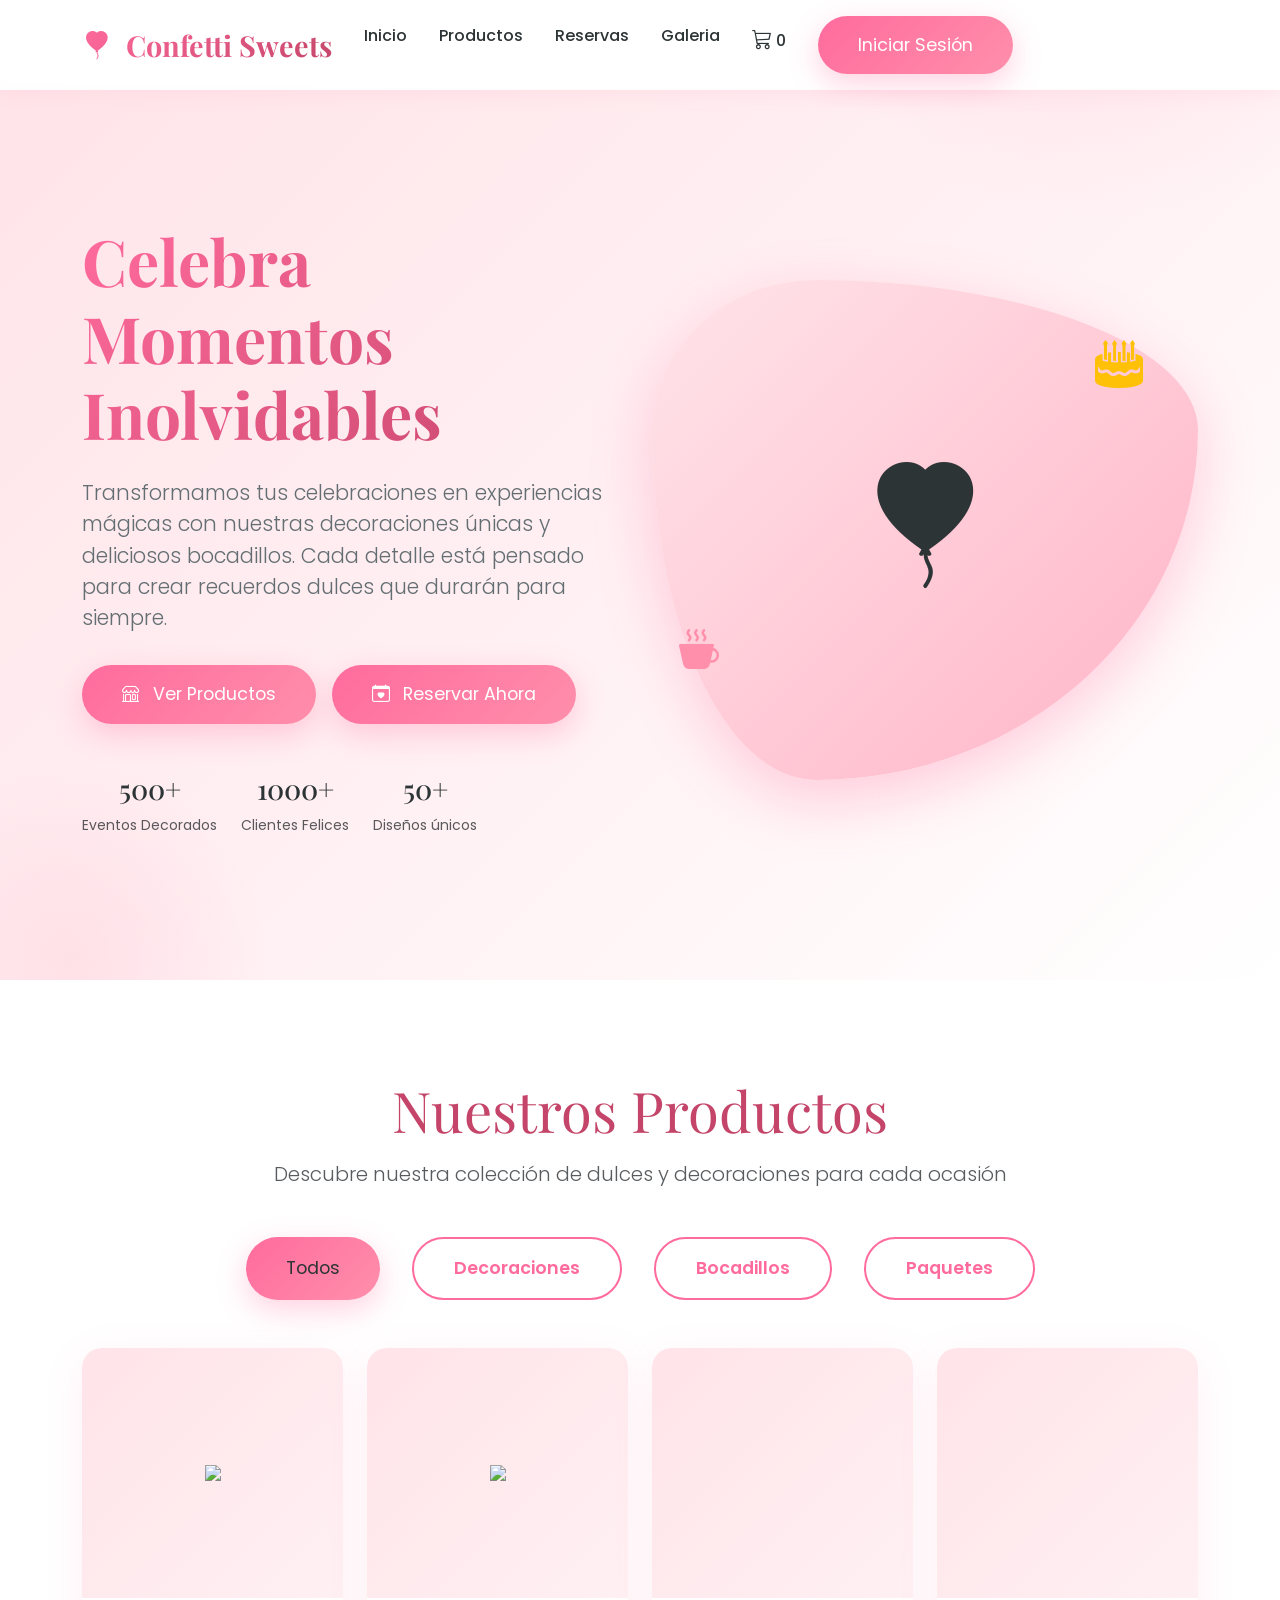
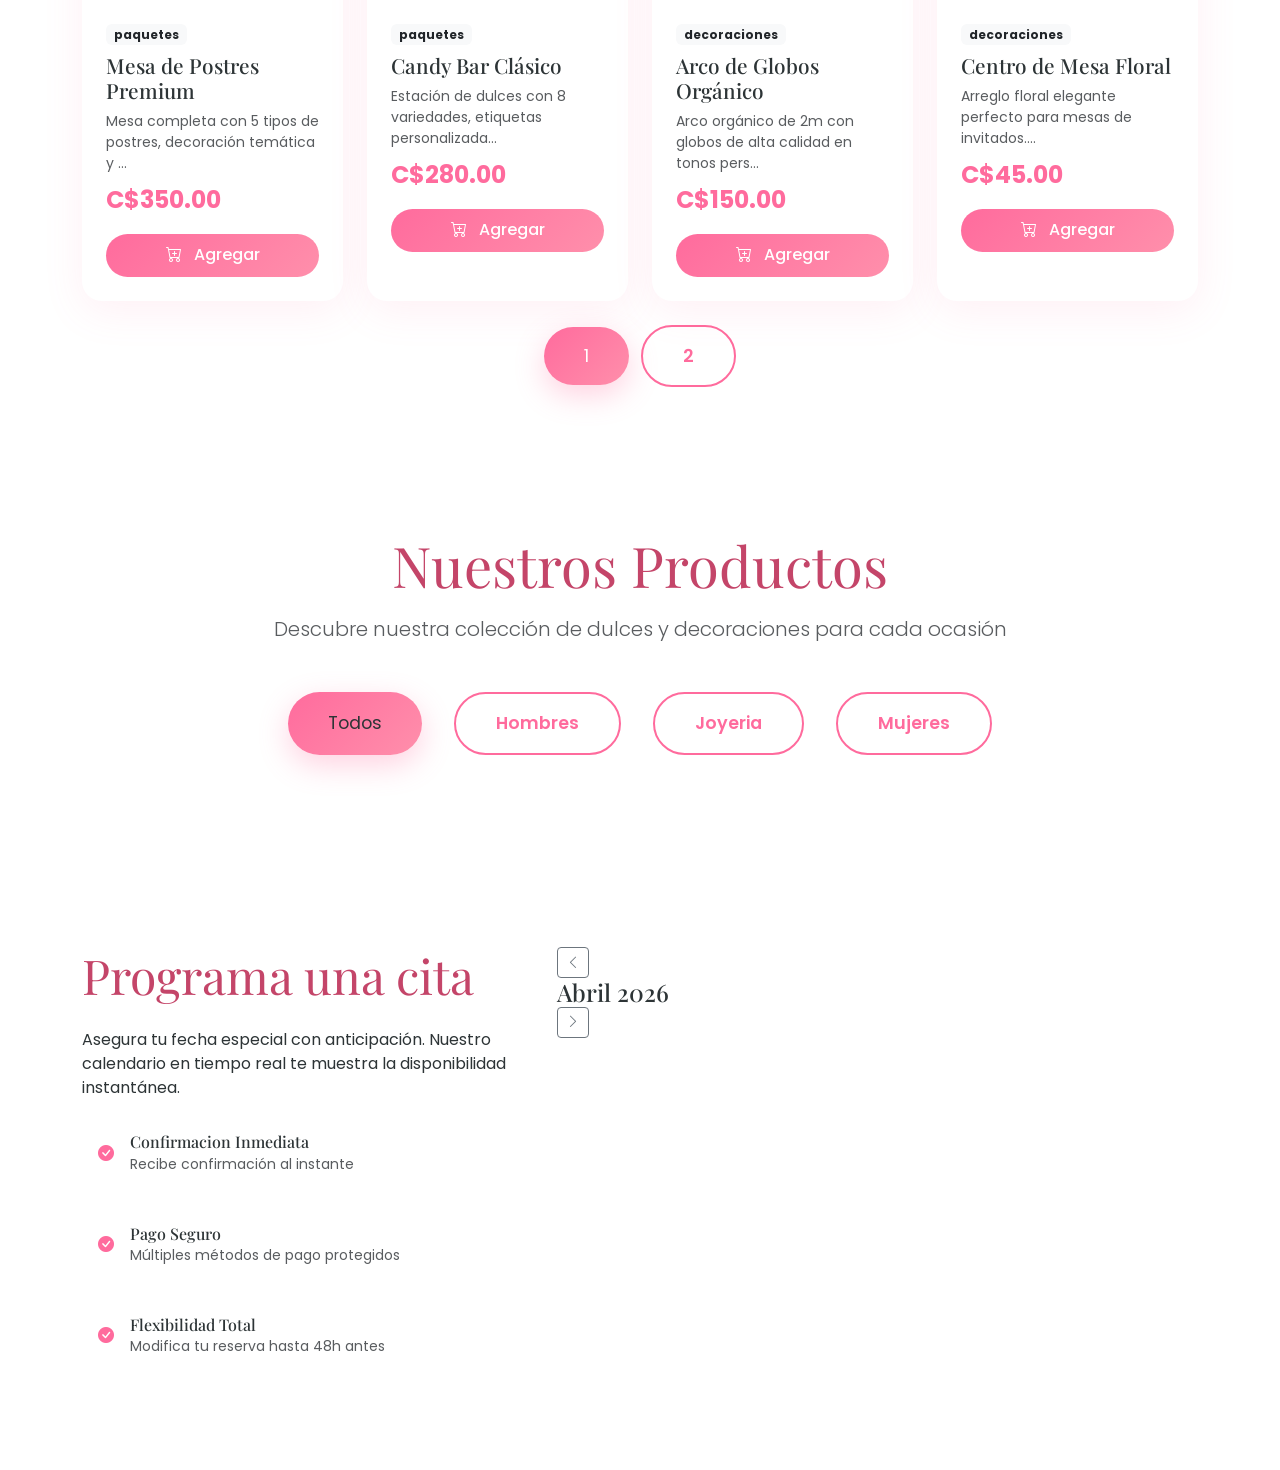
==== Index.html @ 855eb1d2 "Consumo de la api pero por Bearer" ====
<!DOCTYPE html>
<html lang="es">

<head>
  <meta charset="UTF-8">
  <meta name="viewport" content="width=device-width, initial-scale=1.0">
  <title>Confetti Sweets - Momentos Dulces Inolvidables</title>
  <link rel="stylesheet" href="./style.css">

</head>

<body>
  <!-- <nav class="navbar navbar-expand-lg fixed-top">
        <div class="container">
        <a href="Index.html"> <i class="bi bi-ballon-heart-fill me-2"></i> Confetti Sweets</a>
        <button type="button"></button>

        </div>


    </nav> -->


  <!-- Apertura de la barra de navegacion -->
  <nav class="navbar navbar-expand-lg fixed-top">
    <div class="container">
      <!-- Identidad del sitio -->
      <a class="navbar-brand" href="#">
        <i class="bi bi-balloon-heart-fill me-2"></i>
        Confetti Sweets
      </a>
      <!-- Menu de amburguesa para dispositivos moviles -->
      <button class="navbar-toggler" type="button" data-bs-toggle="collapse" data-bs-target="#navbarNav">
        <span class="navbar-toggler-icon"></span>
      </button>


      <!-- Elementos del menu de navegacion -->
      <div class="collapse navbar-collapse" id="navbarNav">
        <ul class="navbar-nav me-auto mb-2 mb-lg-0">
          <li class="nav-item">
            <a class="nav-link active" aria-current="page" href="#inicio">Inicio</a>
          </li>
          <li class="nav-item">
            <a class="nav-link" href="#productos">Productos</a>
          </li>
          <li class="nav-item">
            <a class="nav-link" href="#reservas">Reservas</a>
          </li>
          <li class="nav-item">
            <a class="nav-link" href="#galeria">Galeria</a>
          </li>

          <li class="nav-item nav-item-cart">
            <a class="nav-link" href="#" onclick="showCart()"> <i class="bi bi-cart3 fs-5"></i><span
                class="cart-badge"></span> 0</a>
          </li>
          <li class="nav-item ms-3" id="authButtons">
            <button class="btn btn-primary-custom btn-sm" onclick="showLoginModal()"> Iniciar Sesión </button>

          </li>
          <li class="nav-item ms-3 d-none" id="UserMenu">
            <div class="dropdown">
              <button class="btn btn-outline-custom btn-sm dropdown-toggle" type="button" id="userDropdown"
                data-bs-toggle="dropdown">
                <i class="bi bi-person-heart me-2"></i> <span id="userName">Usuario</span>
              </button>
              <ul class="dropdown-menu dropdown-menu-end">
                <li>
                  <a class="dropdown-item" href="#" onclick="showAdminPanel()"><i class="bi bi-grid me-2"></i>Panel
                    Admin </a>
                </li>
                <li>
                  <a class="dropdown-item" href="#" onclick="showProfile()"><i class="bi bi-person me-2"></i>Perfil </a>
                </li>
                <li>
                  <hr class="dropdown-divider">
                </li>
                <li>
                  <a class="dropdown-item text-danger" href="#" onclick="logout()"><i
                      class="bi bi-box-arrow-right me-2"></i>Cerrar Sesión </a>
                </li>
              </ul>
            </div>
          </li>
      </div>
    </div>
  </nav>
  <!-- Aqui finaliza la barra de navegacion -->

  <!-- Aqui inicia la seccion de bievenida del sitio -->
  <section id="inicio" class="hero-section">
    <div class="container">

      <div class="row align-items-center">
        <!-- primer divisor de la pagina de bienvenida -->
        <div class="col-lg-6 hero-content fade-in">
          <h1 class="hero-title">Celebra Momentos Inolvidables</h1>
          <p class="hero-subtitle"> Transformamos tus celebraciones en experiencias
            mágicas con nuestras decoraciones únicas y deliciosos bocadillos. Cada
            detalle está pensado para crear recuerdos dulces que durarán para siempre.
          </p>
          <!-- divisor de botones principales -->
          <div class="d-flex flex-wrap gap-3">
            <button class="btn btn-primary-custom" onclick="scrollToProducts()">
              <i class="bi bi-shop me-2"></i> Ver Productos
            </button>

            <button class="btn btn-primary-custom" onclick="showReservationModal()">
              <i class="bi bi-calendar-heart me-2"></i> Reservar Ahora
            </button>
          </div>

          <div class="mt-5 d-flex gap-4">
            <div class="text-center">
              <h3 class="fw-blod text-pink">500+</h3>
              <small class="text-muted">Eventos Decorados</small>
            </div>
            <div class="text-center">
              <h3 class="fw-blod text-pink">1000+</h3>
              <small class="text-muted">Clientes Felices</small>
            </div>
            <div class="text-center">
              <h3 class="fw-blod text-pink">50+</h3>
              <small class="text-muted">Diseños únicos</small>
            </div>
          </div>
        </div>
        <!-- segunda divisor de la pagina de bienvenida -->
        <div class="col-lg-6 position-relative">
          <div class="text-center position-relative">

            <div
              style="width: 100%; height: 500px; background: linear-gradient(135deg,var(--pale-pink), var(--light-pink)); border-radius:30% 70% 70% 30% / 30% 30% 70% 70%; display: flex; align-items: center; justify-content: center; box-shadow: 0 20px 60px rgba(255,107,157, 0.3); ">
              <i class="bi bi-balloon-heart-fill" style="font-size: 8rem;"></i>
            </div>

            <!-- Elementos flotantes de confetti -->
            <div class="position-absolute" style="top:10%; right:10%; animation: float 5s ease-in-out infinite;">
              <i class="bi bi-cake2-fill text-warning" style="font-size: 3rem;"></i>
            </div>
            <div class="position-absolute"
              style="bottom:20%; left:5%; animation: float 5s ease-in-out infinite reverse;">
              <i class="bi bi-cup-hot-fill" style="font-size: 2.5rem; color: var(--secondary-pink);"></i>
            </div>


          </div>


        </div>

      </div>

    </div>
  </section>
  <!--Aqui termina de bievenida del sitio -->

  <!-- Esta esta la seccion donde se visualizan los productos -->
  <section id="productos" class="py-5 my-5">

    <div class="container">
    <div class="text-center mb-5">
      <h2 class="display-4 fw'blod mb-3" style="color: var(--dark-pink);"> Nuestros Productos</h2>
      <p class="lead text-muted">Descubre nuestra colección de dulces y decoraciones para cada ocasión</p>
    </div>

      <!-- categorias de productos -->
      <div class="d-flex justify-content-center gap-3 mb-5 flex-wrap">
        <button class="btn btn-primary-custom active" onclick="filtrarProducts('todos')">Todos </button>
        <button class="btn btn-outline-custom " onclick="filtrarProducts('decoraciones')">Decoraciones</button>
        <button class="btn btn-outline-custom " onclick="filtrarProducts('bocadillos')">Bocadillos</button>
        <button class="btn btn-outline-custom " onclick="filtrarProducts('paquetes')">Paquetes</button>

      </div>
      <!-- Renderizar productos de la base de datos  -->
      <div class="row g-4" id="productsContainer">
        <!-- Dentro de este div se renderizaran los productos dinamicamente -->
        

        
         
      </div>
      <!-- Paginacion del sitio web -->
      <div id="pagination" class="text-center mt-4"></div>
    </div>
  </section>
  <!-- end products section -->


<!-- Esta esta la seccion donde se visualizan los PRODUCTOS DE LA API -->
  <section id="productosAPI" class="py-5 my-5">

    <div class="container">
    <div class="text-center mb-5">
      <h2 class="display-4 fw'blod mb-3" style="color: var(--dark-pink);"> Nuestros Productos</h2>
      <p class="lead text-muted">Descubre nuestra colección de dulces y decoraciones para cada ocasión</p>
    </div>

      <!-- categorias de productos -->
      <div class="d-flex justify-content-center gap-3 mb-5 flex-wrap">
        <button class="btn btn-primary-custom active" onclick="filtrarProductsAPI('todos')">Todos </button>
        <button class="btn btn-outline-custom " onclick="filtrarProductsAPI('men\'s clothing')">Hombres</button>
        <button class="btn btn-outline-custom " onclick="filtrarProductsAPI('jewelery')">Joyeria</button>
        <button class="btn btn-outline-custom " onclick="filtrarProductsAPI('women\'s clothing')">Mujeres</button>

      </div>
      <!-- Renderizar productos de la base de datos  -->
      <div class="row g-4" id="productsAPIContainer">
        <!-- Dentro de este div se renderizaran los productos dinamicamente -->
        

        
         
      </div>
      <!-- Paginacion del sitio web -->
      <div id="paginationAPI" class="text-center mt-4"></div>
    </div>
  </section>
  <!-- end products section -->



  <!-- Inicia Seccion de Reservaciones -->
  <section id="reservas" class="py-5 my-5 bg-white">
    <div class="container">
      <div class="row">
        <!-- primera columna de reservaciones -->
        <div class="col-5 mb-4 mb-lg-0">
          <h2 class="display-5 fw-blod mb-4" style="color: var(--dark-pink);"> Programa una cita</h2>
          <p>Asegura tu fecha especial con anticipación. Nuestro calendario en tiempo real te muestra la disponibilidad
            instantánea.</p>
          <div class="d-flex flex-column gap-3">

            <div class="d-flex align-items-center gap-3 p-3 rounded-3">
              <i class="bi bi-check-circle-fill fas'4" style="color: var(--primary-pink)" ;></i>
              <div>
                <h6 class="mb-0 fw-blod">Confirmacion Inmediata</h6>
                <small class="text-muted">Recibe confirmación al instante</small>
              </div>
            </div>


            <div class="d-flex align-items-center gap-3 p-3 rounded-3">
              <i class="bi bi-check-circle-fill fas'4" style="color: var(--primary-pink)" ;></i>
              <div>
                <h6 class="mb-0 fw-blod">Pago Seguro</h6>
                <small class="text-muted">Múltiples métodos de pago protegidos</small>
              </div>
            </div>


            <div class="d-flex align-items-center gap-3 p-3 rounded-3">
              <i class="bi bi-check-circle-fill fas'4" style="color: var(--primary-pink)" ;></i>
              <div>
                <h6 class="mb-0 fw-blod">Flexibilidad Total</h6>
                <small class="text-muted">Modifica tu reserva hasta 48h antes </small>
              </div>
            </div>

          </div>
        </div>
        <!-- Aqui termina la primer columna de la seccion de reserva -->

        <!-- Inicia segunda columna -->
        <div class="col-lg-7">
          <div class="calendar-container">
            <div class="calendar-header">

              <button class="btn btn-sm btn-outline-secondary" onclick="changeMonth(-1)">
                <i class="bi bi-chevron-left  "></i>
              </button>
              <h4 class="mb-0 fw-blod" id="currentMonthYear">Abril 2026 </h4>
              <button class="btn btn-sm btn-outline-secondary" onclick="changeMonth(1)">
                <i class="bi bi-chevron-right  "></i>
              </button>

            </div>
            <!-- Este sera el cuerpo de el calendario que rederizaremos desde JS -->
            <div class="calendar-grid" id="calendarGrid">


            </div>

            <div class="mt-4 d-flex gap-3 justify-content-center flex-wrap">
              <div class="d-flex align-items-center gap-2">
                <div>

                </div>

              </div>
            </div>



          </div>

        </div>
        <!-- Aqui finaliza la segunda columna -->

      </div>
    </div>


  </section>

  <script src="./script.js"></script>
</body>

</html>
---- style.css ----
/* Importando libreria de Bootstrap css 5.2 */
@import url("https://cdn.jsdelivr.net/npm/bootstrap@5.0.2/dist/css/bootstrap.min.css");

/* Importando libreria de iconos */
@import url("https://cdn.jsdelivr.net/npm/bootstrap-icons@1.13.1/font/bootstrap-icons.min.css");

/*Google Fonts*/
@import url("https://fonts.googleapis.com/css2?family=Playfair+Display:wght@400;600;700&family=Poppins:wght@0,300;400;500;600&display=swap");


/********* Estilos Globales **********/
:root {
  --primary-pink: #ff6b9d;
  --secondary-pink: #ff8fab;
  --light-pink: #ffb3c6;
  --pale-pink: #FFE4E9;
  --soft-pink: #fff0f3;
  --dark-pink: #c44569;
  --gold-accent: #ffd700;
  --text-dark: #2d3436;
  --text-light: #636e72;
}   

*{
    margin: 0;
    padding: 0;
    box-sizing: border-box;
}

body {
    font-family: 'Poppins', sans-serif;
    background-color: linear-gradient(135deg, var(--soft-pink) 0%, #fff 50%, var(--pale-pink) 100%);
    color: var(--text-dark);
    overflow-x: hidden;
}

h1,h2,h3,h4,h5,h6 {
    font-family: 'Playfair Display', serif;
}
/* Navbar Estilizado */
.navbar {
    background: rgb(255,255,255,0.95) !important; ;
    padding: 1rem 0;
    backdrop-filter: blur(10px);
    box-shadow: 0 2px 20px rgba(255,107,157,0.1);
    transition: all 0.3s ease;
}

 .navbar-brand{
    font-family: 'Playfair Display', serif; 
    font-weight: 700;
    font-size: 1.8rem;
    background: linear-gradient(135deg, var(--primary-pink), var(--dark-pink));
    -webkit-background-clip: text;
    -webkit-text-fill-color: transparent;
    background-clip: text;
}

.nav-link{
    font-weight:  500;
    color: var(--text-dark) !important;
    margin: 0 0.5rem;
    position: relative;
    transition: color 0.3s ease;
}

.nav-link::after {
    content: '';
    position: absolute;
    width: 0;
    height: 2px;
    background: linear-gradient(90deg, var(--primary-pink), var(--secondary-pink));
    left: 0;
    bottom: -5px;
    transition: width 0.3s ease;

}

.nav-link:hover::after{
    width: 100%;
}

.nav-link:hover {
    color: var(--primary-pink) !important;
}


/*Estilos para la seccion #1*/

.hero-section{
    min-height: 100vh;
    display: flex;
    align-items: center;
    position: relative;
    background: linear-gradient(135deg, var(--pale-pink) 0%, var(--soft-pink) 50%, #fff 100% );
    overflow: hidden;
}

.hero-section::before{
    content: '';
    position: absolute;
    width: 600px;
    right: -10%;
    height: 600px;
    top: -50%;
    background: radial-gradient(circle, rgba(255,107,157,0.1) 0%, transparent 70%);
    border-radius: 50%;
    animation: float 6s ease-in-out infinite;
}


.hero-section::after{
    content: '';
    position: absolute;
    bottom: -20%;    
    left: -10%;
    width: 400px;
    height: 400px;
    background: radial-gradient(circle, rgba(255,143,171,0.15) 0%, transparent 70%);
    border-radius: 50%;
    animation: float 8s ease-in-out infinite reverse;
}

@keyframes float {
    0%, 100% {
        transform: translateY(0px);
    }
    50% {
        transform: translateY(-20px);
    }
}
.hero-content{
    position: relative;
    z-index: 2 ;
}

.hero-title{
    font-size: 4rem;
    font-weight: 700;
    background: linear-gradient(135deg, var(--primary-pink), var(--dark-pink));
    -webkit-background-clip: text;
    -webkit-text-fill-color: transparent;
    background-clip: text;
    margin-bottom: 1.5rem;
    line-height:1.2 ;
}

.hero-subtitle{
    font-size: 1.3rem;
    color: var(--text-light);
    margin-bottom: 2rem;
    font-weight: 300;
}

.btn-primary-custom{
    background: linear-gradient(135deg, var(--primary-pink), var(--secondary-pink));
    border: none;
    color: white;
    padding: 1rem 2.5rem;
    font-size: 1.1rem;
    box-shadow: 0 10px 30px rgba(255,107,157,0.3);
    border-radius: 50px;
    transition: all 0.3s ease;
    overflow: hidden;
    position: relative;

}

.btn-primary-custom::before{
    content: '';
    position: absolute;
    width: 100%;
    height: 100%;
    top: 0;
    left: -100%;
     background: linear-gradient(90deg, transparent, rgba(255,255,255,0.3),transparent);
   
    transition: all 0.3s ease;
}

.btn-primary-custom:hover::before{
    left: 100%;
}

.btn-primary-custom:hover{
    box-shadow: 0 15px 40px rgba(255,107,157,0.4);
    transform: translateY(-3px);
    color: #fff;
}

.btn-outline-custom{
    border: 2px solid var(--primary-pink);
    color: var(--primary-pink);
    padding: 1rem 2.5rem;
    font-size: 1.1rem;
    font-weight: 600;
    border-radius: 50px;
    background: transparent; 
    transition: all 0.3s ease;
    margin-left: 1rem;

}

.btn-outline-custom:hover{
    background: #fff;
    box-shadow: 0 10px 40px rgba(255,107,157,0.1);
    transition: all 0.4s ease;
    border: none;
    position: relative;
}
/*Estilos para la seccion #2*/
/*Seccion de productos*/
.products-card{
    background: #fff;
    border-radius: 20px;
    overflow: hidden;
    box-shadow: 0 10px 40px rgba(255,107,157,0.1);
    transition: all 0.4s ease;
    border: none;
    position: relative;
}

.products-card::before{
    content: '';
    position: absolute;
    top: 0; 
    left: 0;
    right: 0;
    height: 5px;
    background: linear-gradient(90deg, var(--primary-pink), var(--secondary-pink));
   transform: scaleX(0);
    transition: transform  0.3s ease;
}

.products-card:hover::before{
    transform: scaleX(1);
}
.products-card:hover{
    box-shadow: 0 20px 60px rgba(255,107,157,0.2);
    transform: translateY(-10px);
}

.product-image {
    height: 250px;
    background: linear-gradient(135deg, var(--pale-pink), var(--soft-pink));
    display: flex;
    align-items: center;

    justify-content: center;
    font-size: 4rem;
    position: relative;
    overflow: hidden;
}


.product-image::after {
    content: '';
    position: absolute;
    top: -50%;
    left: -50%;
    width: 200%;
    height: 200%;
    background: radial-gradient(circle, rgba(255, 255, 255, 0.3) 0%, transparent 60%);
    opacity: 0;
    transition: opacity 0.3s ease;
}

.product-card:hover .product-image::after {
    opacity: 1;
}

.product-body {
    padding: 1.5rem;
}

.product-title {
    font-family: 'Playfair Display', serif;
    font-size: 1.3rem;
    color: var(--text-dark);
    margin-bottom: 0.5rem;
}

.product-price {
    font-size: 1.5rem;
    font-weight: 700;
    color: var(--primary-pink);
    margin-bottom: 1rem;
}

.btn-add-cart {

    background: linear-gradient(135deg, var(--primary-pink), var(--secondary-pink));
    border: none;
    color: white;
    padding: 0.6rem 1.5rem;
    border-radius: 25px;
    font-weight: 500;
    transition: all 0.3s ease;
    width: 100%;
}

.btn-add-cart:hover {
    transform: scale(1.05);
    box-shadow: 0 5px 20px rgba(255, 107, 157, 0.4);
}

.pagination{
    background: var(--primary-pink) ;
}

/* Espacio para navbar fija y scroll suave */
body {
    padding-top: 80px; /* ajusta si tu navbar tiene otra altura */
    scroll-behavior: smooth;
}

/* Scrollbar personalizado (WebKit) */
::-webkit-scrollbar {
    width: 10px;
}

::-webkit-scrollbar-track {
    background: rgba(0,0,0,0.03);
    border-radius: 10px;
}

::-webkit-scrollbar-thumb {
    background: linear-gradient(180deg, var(--primary-pink), var(--secondary-pink));
    border-radius: 10px;
}

/* Botón "Subir" */
.scroll-top{
    position: fixed;
    right: 20px;
    bottom: 30px;
    background: linear-gradient(135deg, var(--primary-pink), var(--secondary-pink));
    color: #fff;
    border: none;
    width: 48px;
    height: 48px;
    border-radius: 50%;
    box-shadow: 0 8px 20px rgba(255,107,157,0.2);
    display: none;
    align-items: center;
    justify-content: center;
    cursor: pointer;
    z-index: 9999;
}

.scroll-top.show{
    display: flex;
}
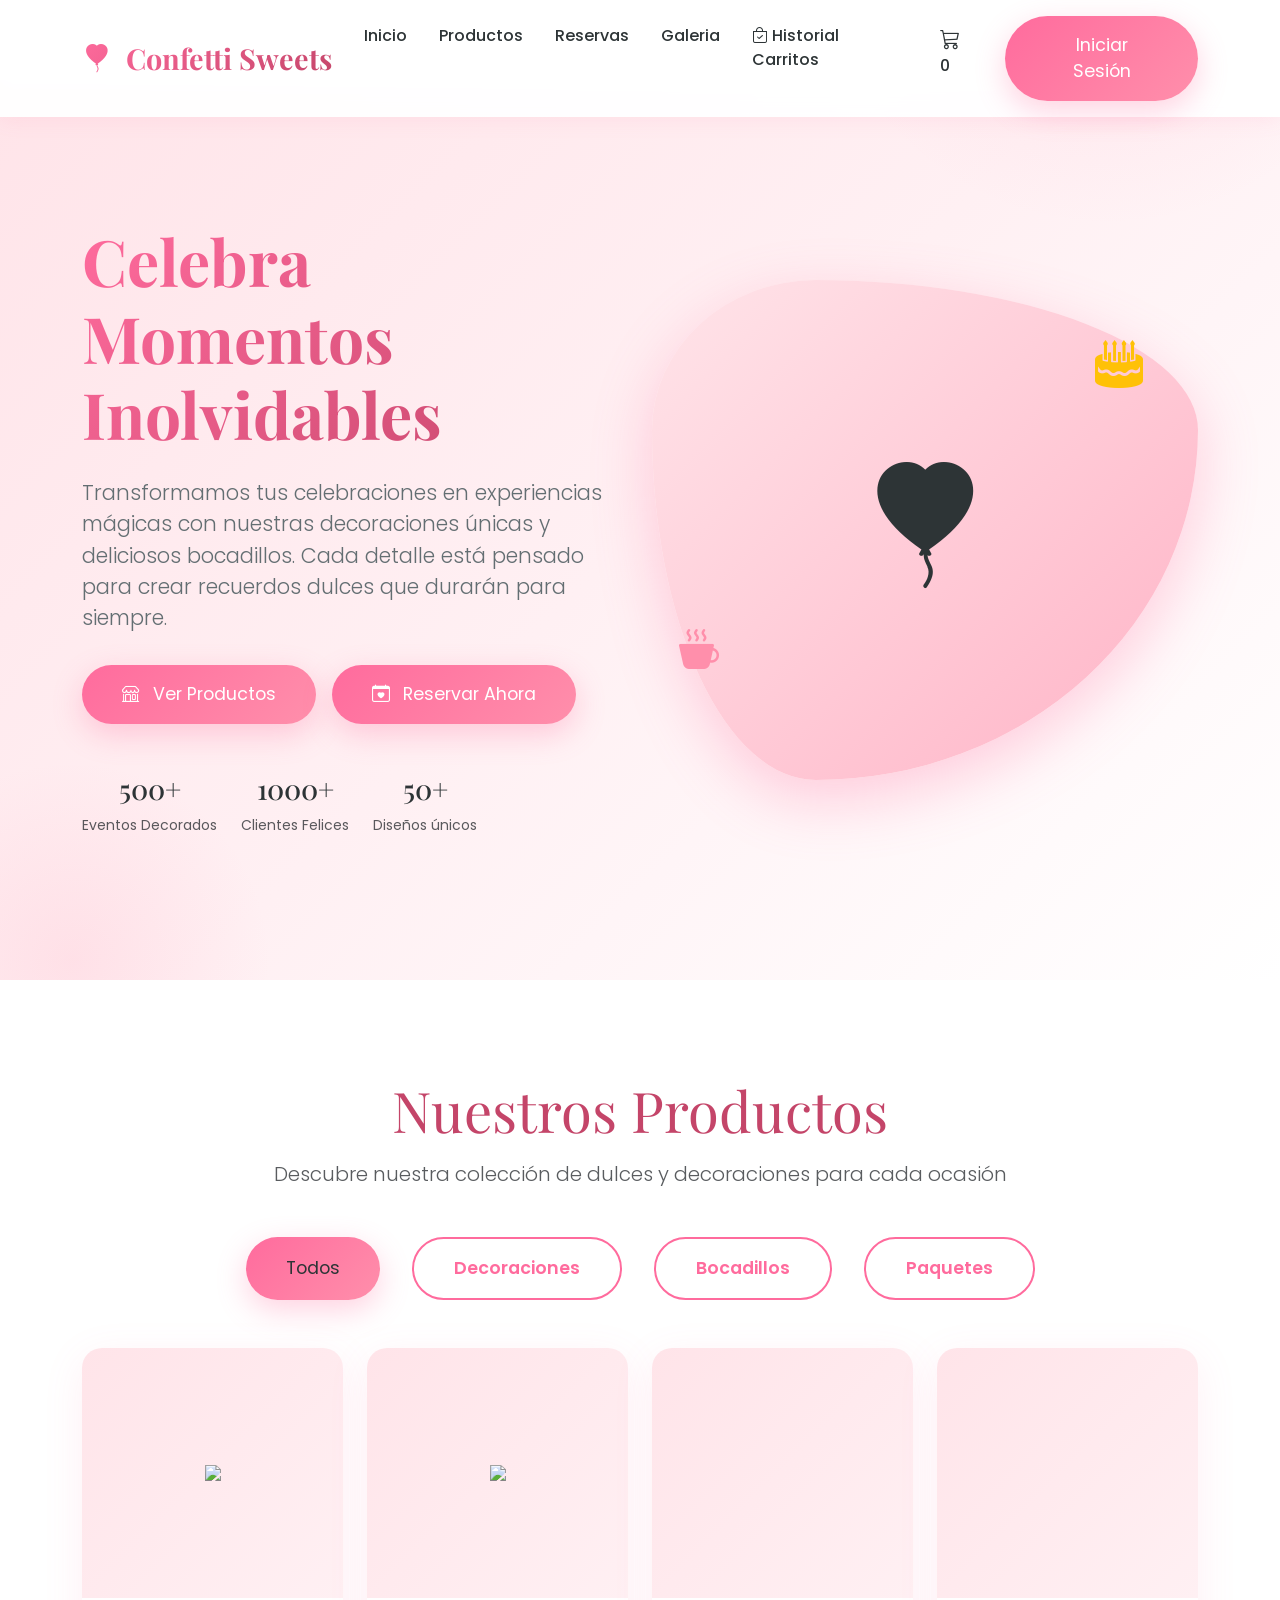
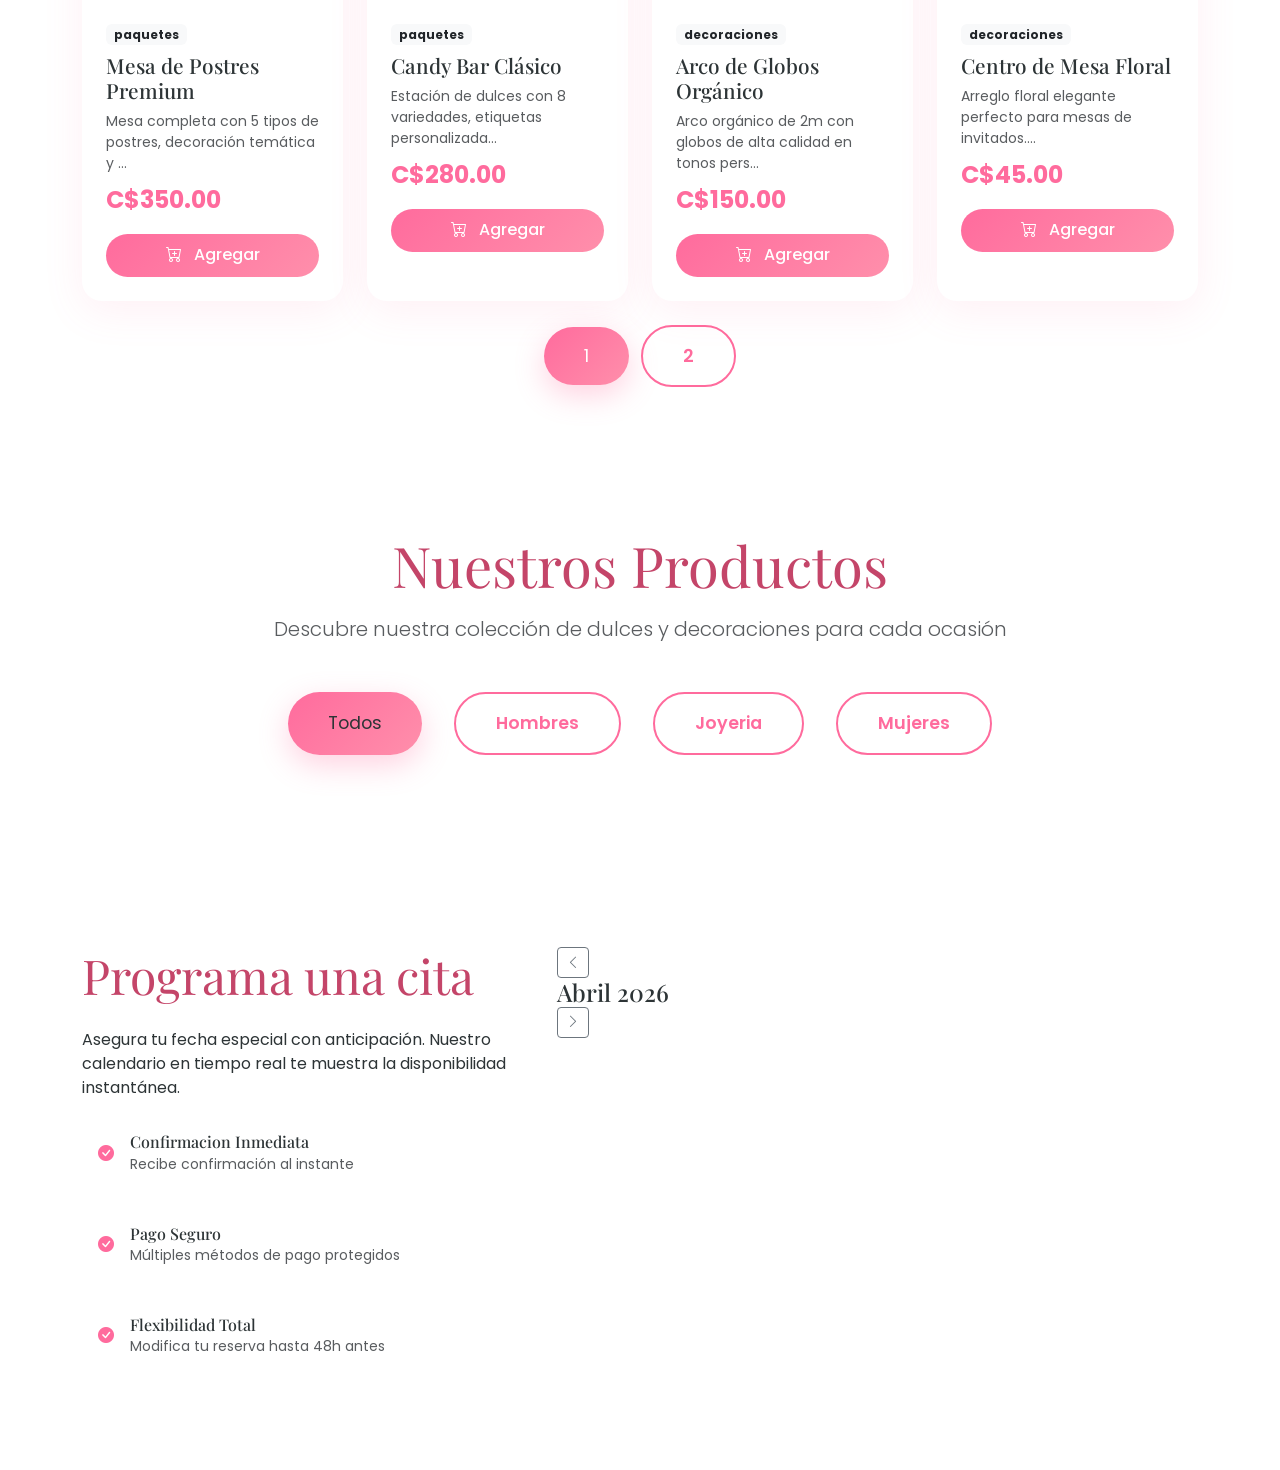
==== commit 53397641: "ultma version commiteada" ====
--- a/Index.html
+++ b/Index.html
@@ -49,6 +49,12 @@
           </li>
           <li class="nav-item">
             <a class="nav-link" href="#galeria">Galeria</a>
+          </li>
+          
+          <li class="nav-item">
+            <a class="nav-link text-primary" href="carts.html">
+              <i class="bi bi-bag-check"></i> Historial Carritos
+            </a>
           </li>
 
           <li class="nav-item nav-item-cart">
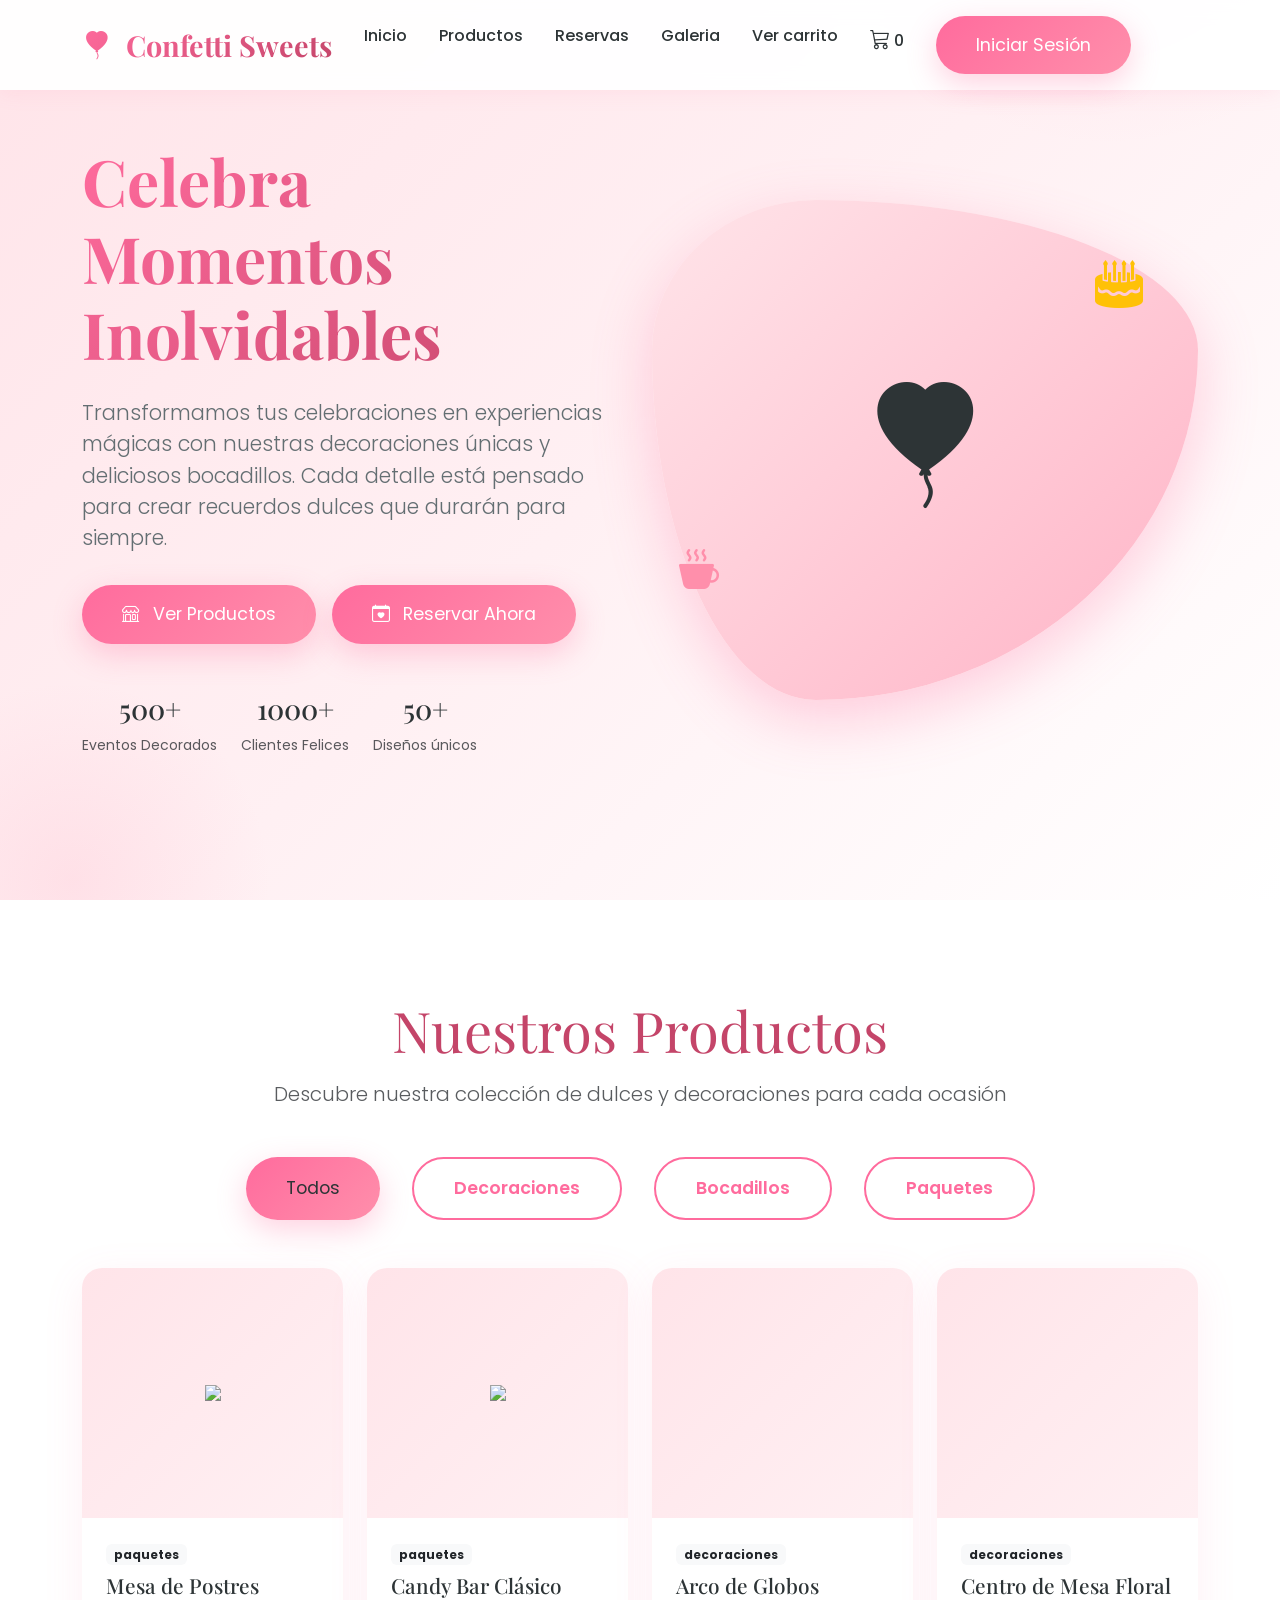
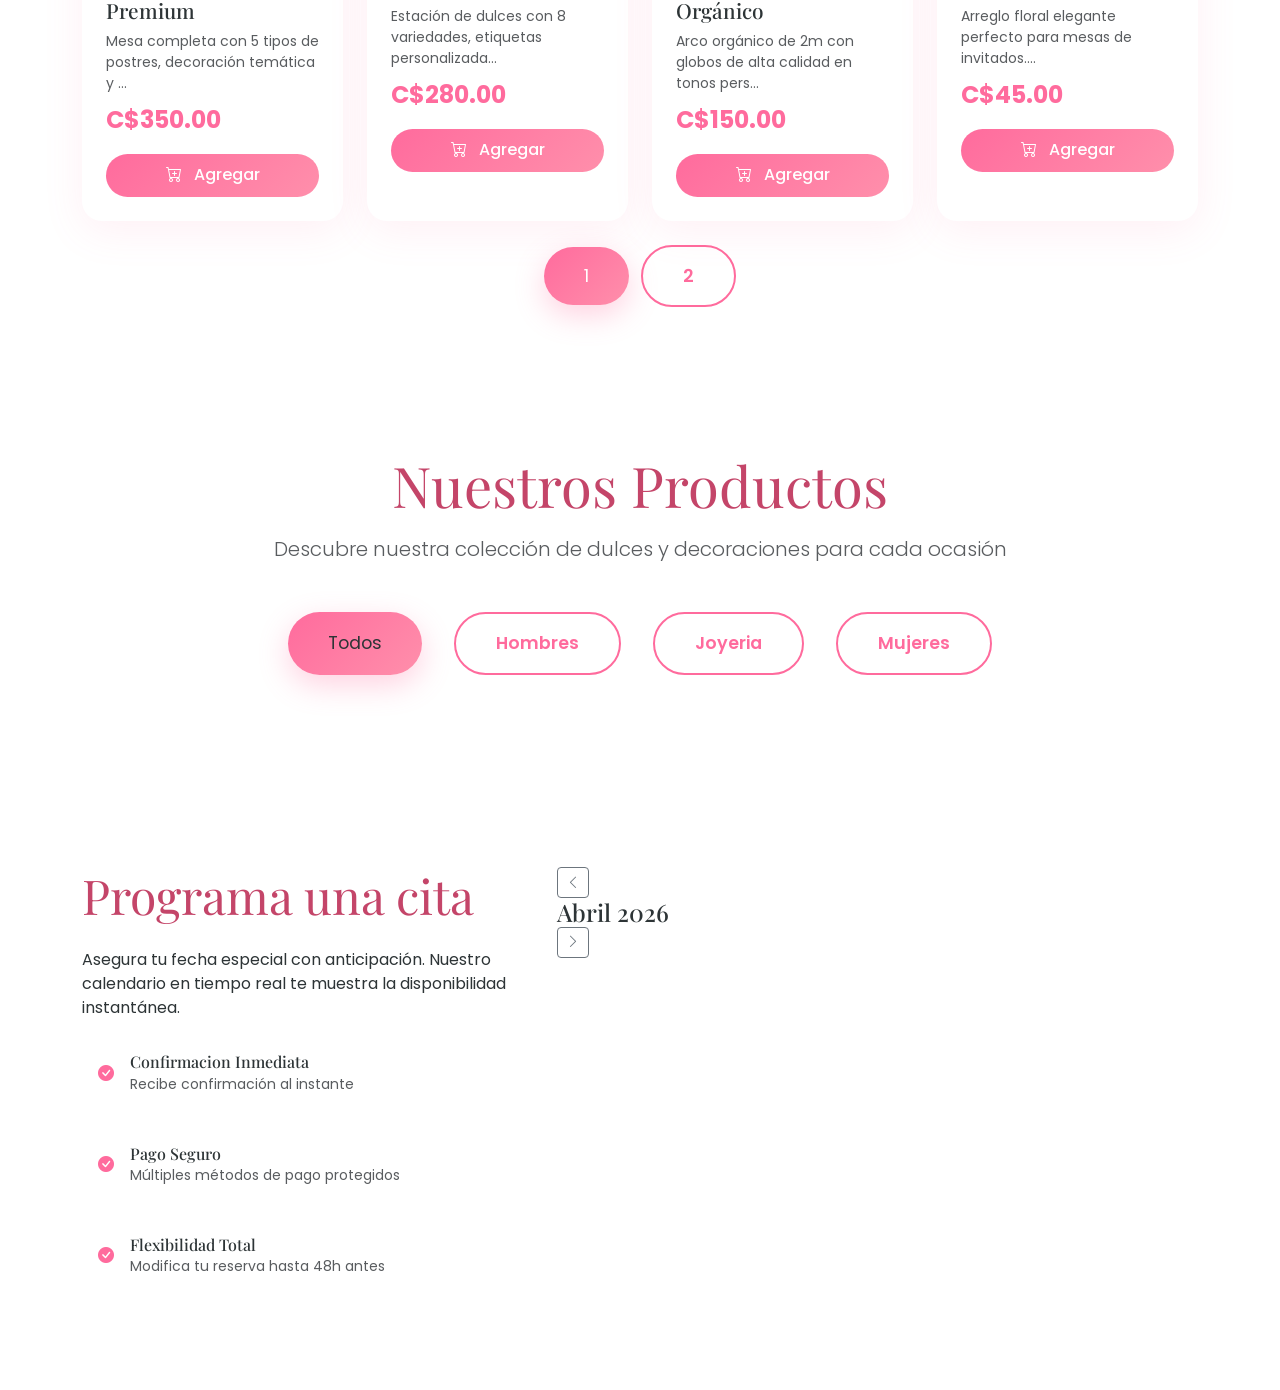
==== commit a43561c9: "CSS aplicado a la página de carritos y ajustes en Index" ====
--- a/Index.html
+++ b/Index.html
@@ -50,12 +50,11 @@
           <li class="nav-item">
             <a class="nav-link" href="#galeria">Galeria</a>
           </li>
-          
-          <li class="nav-item">
-            <a class="nav-link text-primary" href="carts.html">
-              <i class="bi bi-bag-check"></i> Historial Carritos
-            </a>
-          </li>
+
+           <li class="nav-item">
+            <a class="nav-link" href="carts.html">Ver carrito</a>
+          </li>
+
 
           <li class="nav-item nav-item-cart">
             <a class="nav-link" href="#" onclick="showCart()"> <i class="bi bi-cart3 fs-5"></i><span
--- a/style.css
+++ b/style.css
@@ -307,49 +307,60 @@
 .pagination{
     background: var(--primary-pink) ;
 }
-
-/* Espacio para navbar fija y scroll suave */
-body {
-    padding-top: 80px; /* ajusta si tu navbar tiene otra altura */
-    scroll-behavior: smooth;
-}
-
-/* Scrollbar personalizado (WebKit) */
-::-webkit-scrollbar {
-    width: 10px;
-}
-
-::-webkit-scrollbar-track {
-    background: rgba(0,0,0,0.03);
-    border-radius: 10px;
-}
-
-::-webkit-scrollbar-thumb {
-    background: linear-gradient(180deg, var(--primary-pink), var(--secondary-pink));
-    border-radius: 10px;
-}
-
-/* Botón "Subir" */
-.scroll-top{
-    position: fixed;
-    right: 20px;
-    bottom: 30px;
-    background: linear-gradient(135deg, var(--primary-pink), var(--secondary-pink));
-    color: #fff;
-    border: none;
-    width: 48px;
-    height: 48px;
-    border-radius: 50%;
-    box-shadow: 0 8px 20px rgba(255,107,157,0.2);
-    display: none;
-    align-items: center;
-    justify-content: center;
-    cursor: pointer;
-    z-index: 9999;
-}
-
-.scroll-top.show{
-    display: flex;
-}
-
-
+/* Tabla de carritos */
+.cart-table {
+  width: 100%;
+  border-collapse: collapse;
+  margin-top: 30px;
+  box-shadow: 0 10px 30px rgba(255,107,157,0.1);
+  border-radius: 10px;
+  overflow: hidden;
+}
+
+.cart-table th {
+  background: linear-gradient(135deg, var(--primary-pink), var(--secondary-pink));
+  color: white;
+  padding: 12px;
+  text-align: center;
+}
+
+.cart-table td {
+  border: 1px solid #eee;
+  padding: 10px;
+  text-align: center;
+  color: var(--text-dark);
+}
+
+.cart-table tr:hover {
+  background-color: var(--soft-pink);
+}
+
+
+
+/* Tabla de carritos */
+.cart-table {
+  width: 100%;
+  border-collapse: collapse;
+  margin-top: 30px;
+  box-shadow: 0 10px 30px rgba(255,107,157,0.1);
+  border-radius: 10px;
+  overflow: hidden;
+}
+
+.cart-table th {
+  background: linear-gradient(135deg, var(--primary-pink), var(--secondary-pink));
+  color: white;
+  padding: 12px;
+  text-align: center;
+}
+
+.cart-table td {
+  border: 1px solid #eee;
+  padding: 10px;
+  text-align: center;
+  color: var(--text-dark);
+}
+
+.cart-table tr:hover {
+  background-color: var(--soft-pink);
+}
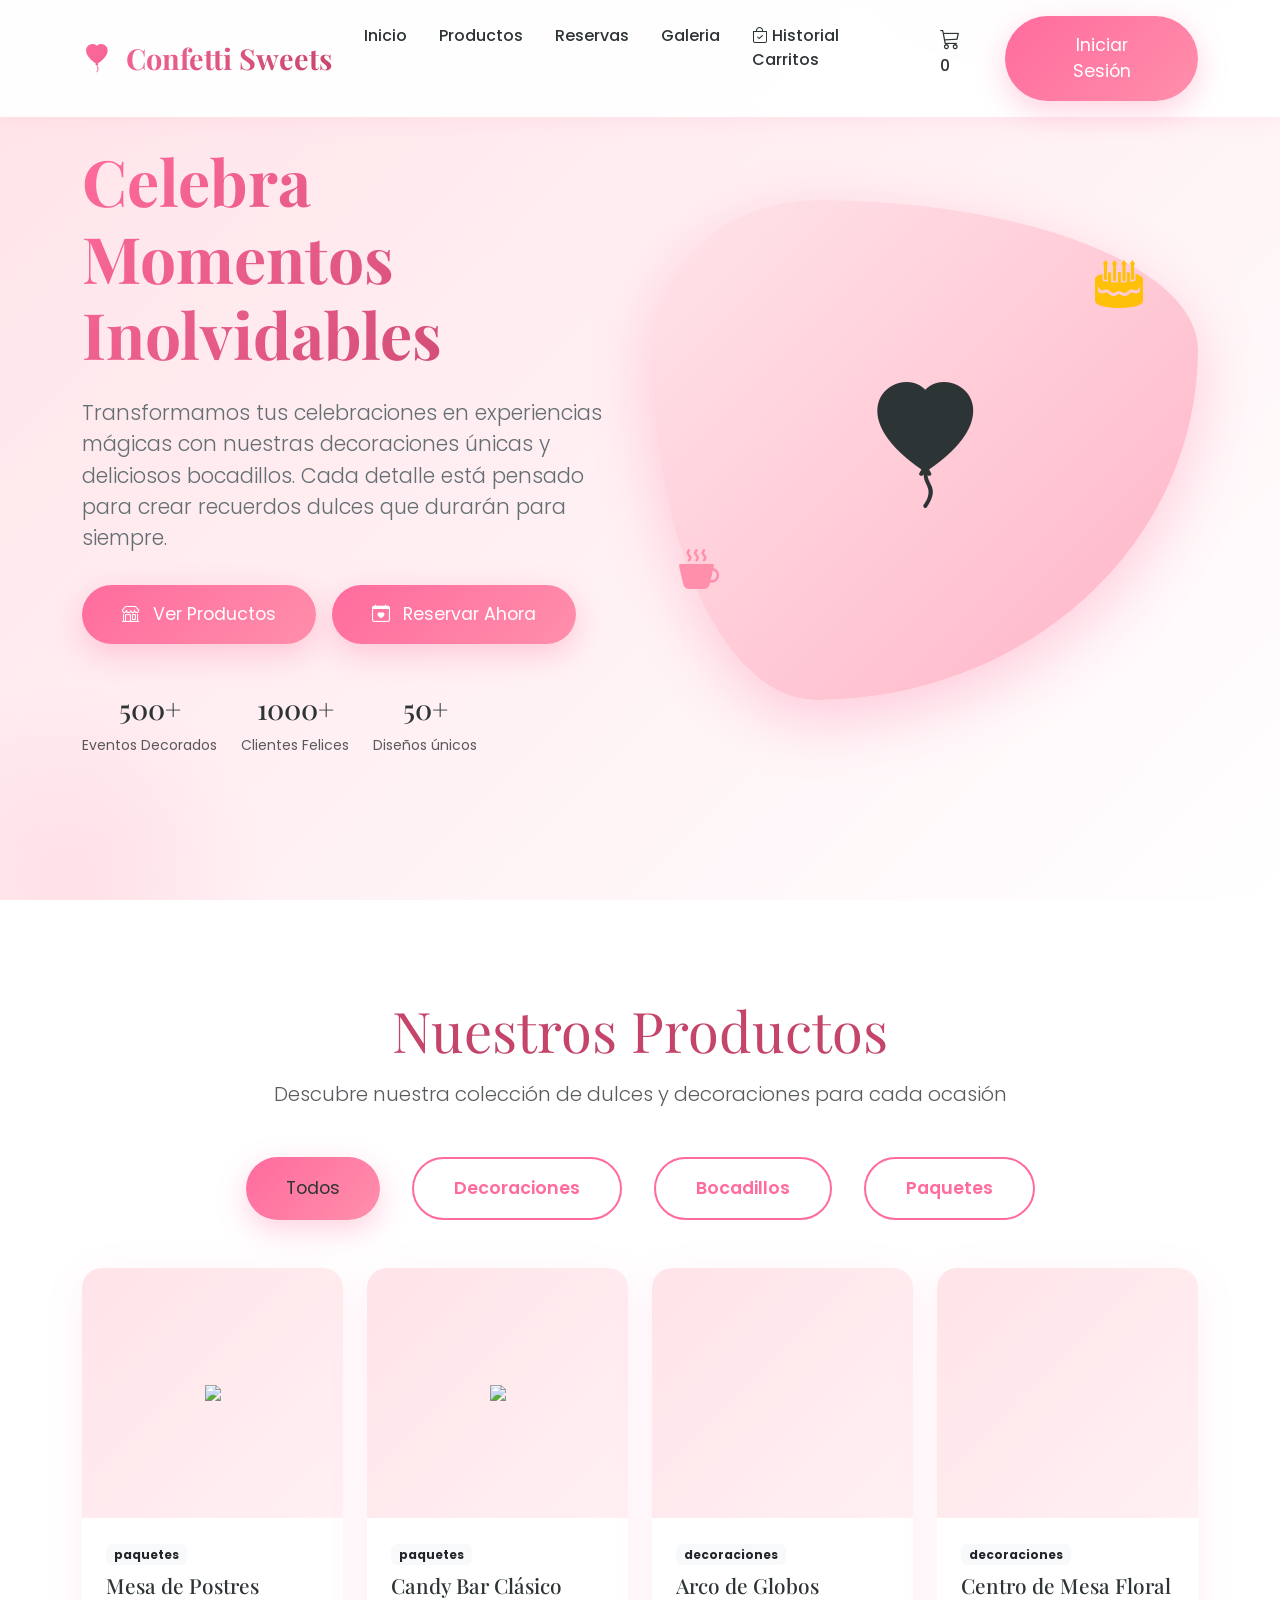
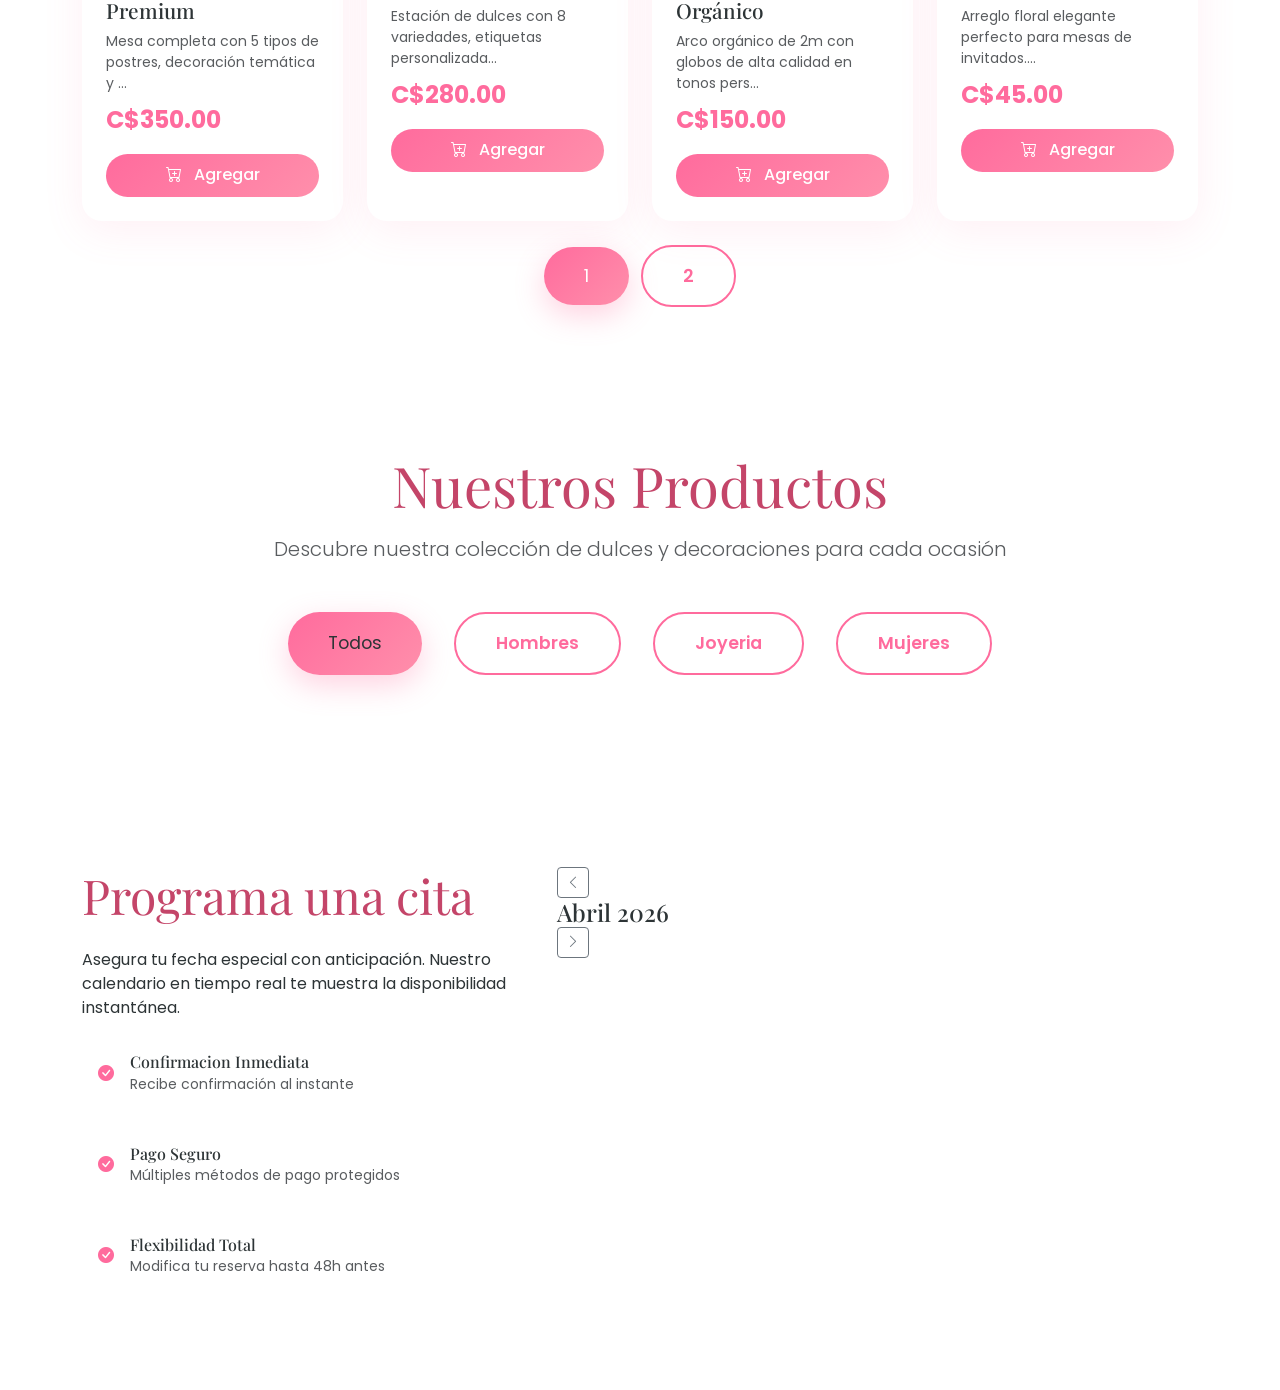
==== commit ec413dff: "Merge branch 'ImpulsoNica' of https://github.com/mmvasqueza/demoApp into ImpulsoNica" ====
--- a/Index.html
+++ b/Index.html
@@ -50,14 +50,15 @@
           <li class="nav-item">
             <a class="nav-link" href="#galeria">Galeria</a>
           </li>
-
-           <li class="nav-item">
-            <a class="nav-link" href="carts.html">Ver carrito</a>
-          </li>
-
+          
+          <li class="nav-item">
+            <a class="nav-link text-primary" href="carts.html">
+              <i class="bi bi-bag-check"></i> Historial Carritos
+            </a>
+          </li>
 
           <li class="nav-item nav-item-cart">
-            <a class="nav-link" href="#" onclick="showCart()"> <i class="bi bi-cart3 fs-5"></i><span
+            <a class="nav-link" href="/carts.html" onclick="showCart()"> <i class="bi bi-cart3 fs-5"></i><span
                 class="cart-badge"></span> 0</a>
           </li>
           <li class="nav-item ms-3" id="authButtons">
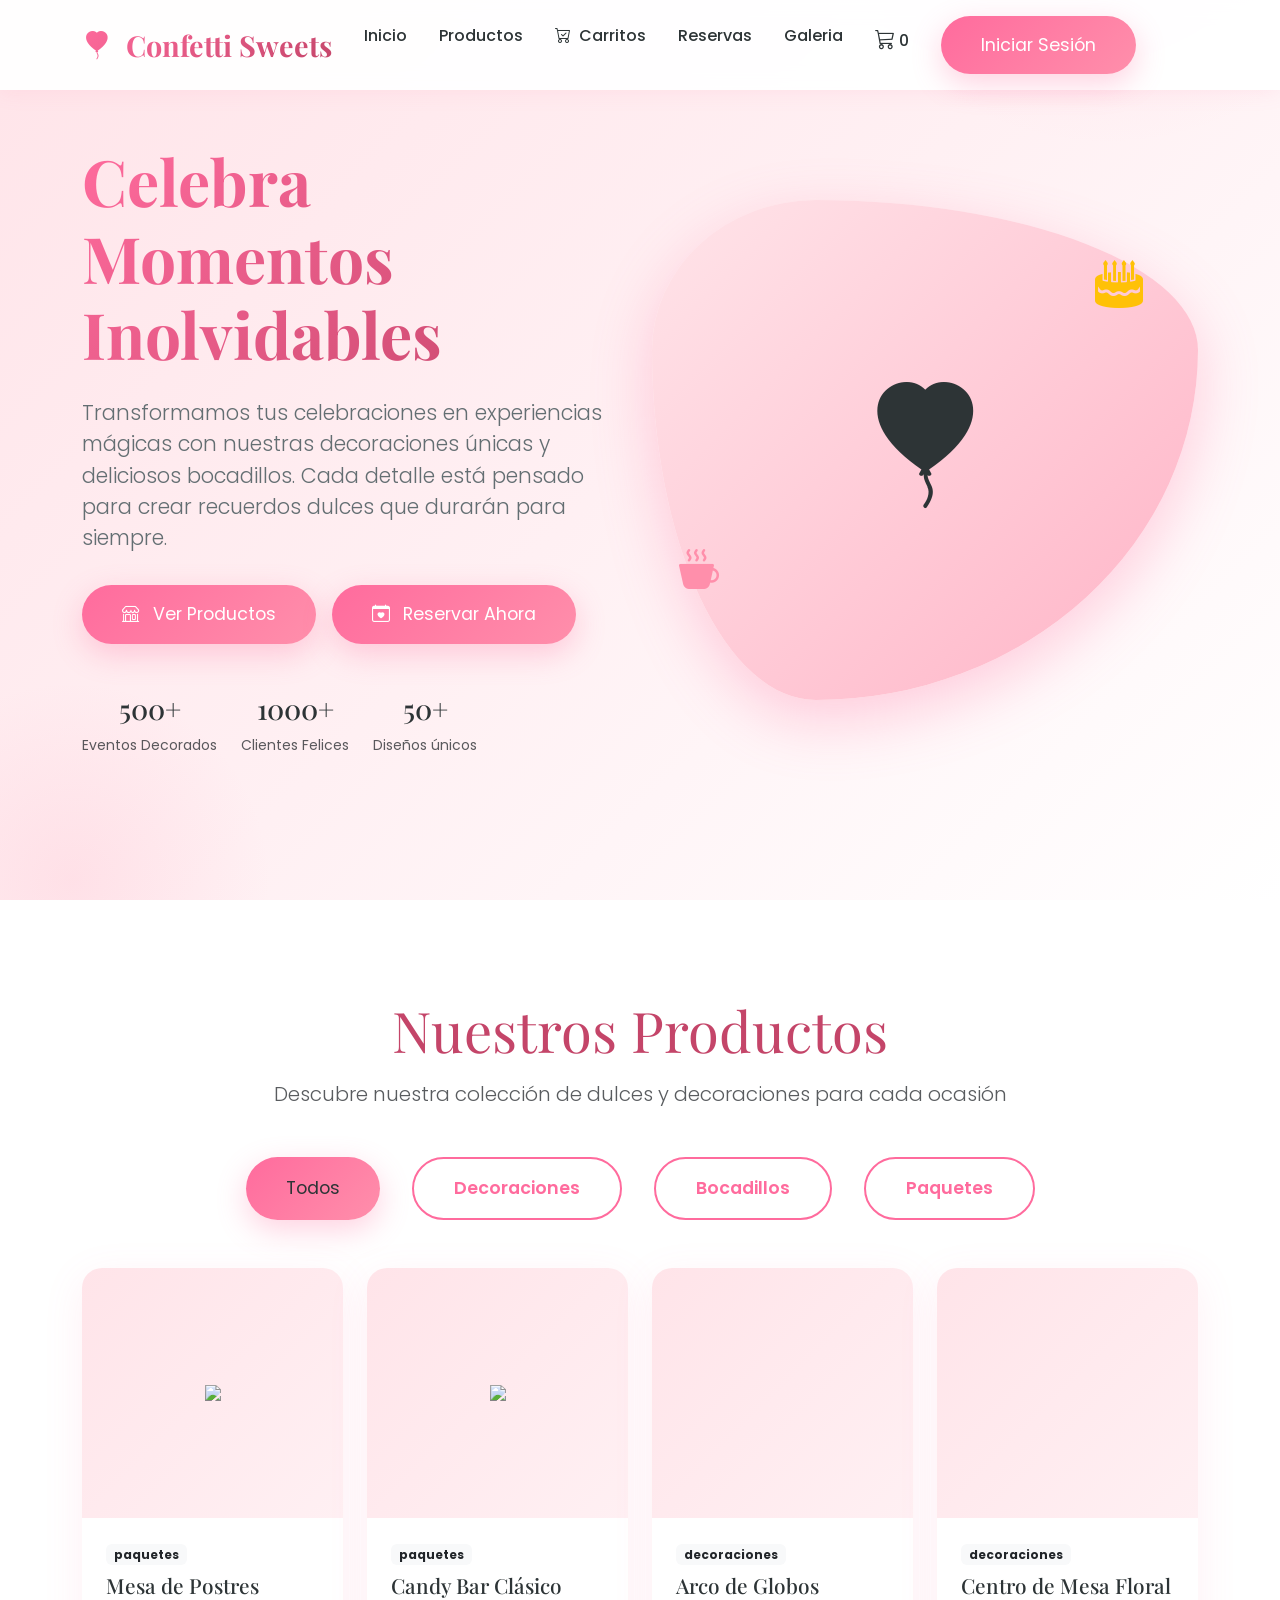
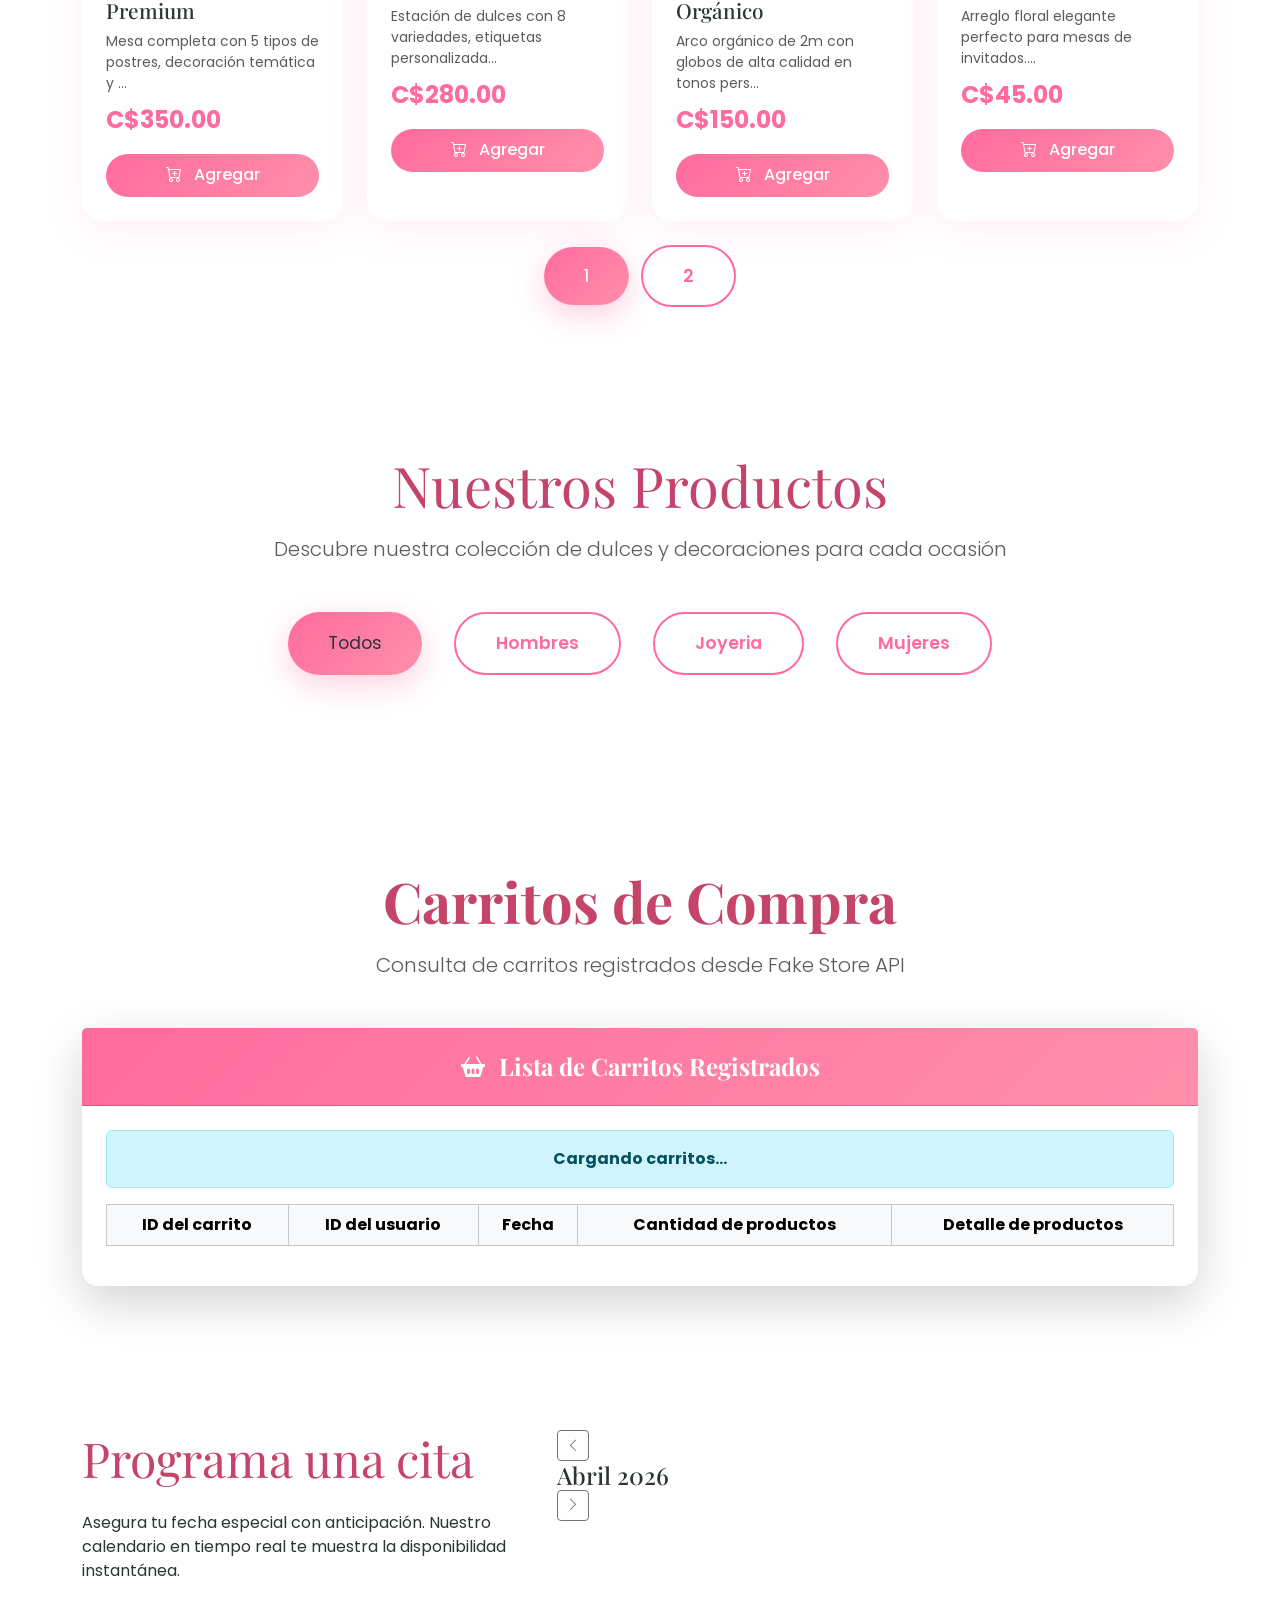
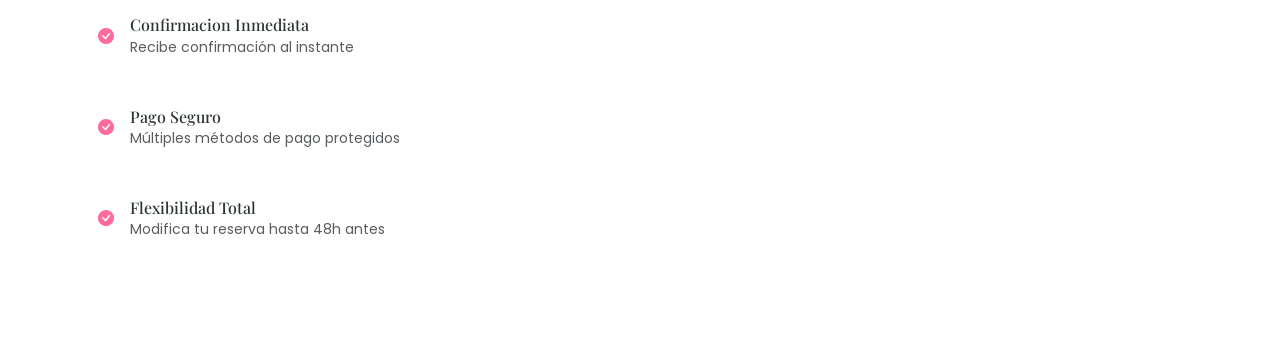
==== commit cd0b902a: "Update Index.html Agregar sección de carrito de compras" ====
--- a/Index.html
+++ b/Index.html
@@ -23,7 +23,7 @@
 
   <!-- Apertura de la barra de navegacion -->
   <nav class="navbar navbar-expand-lg fixed-top">
-    <div class="container">
+    <div class="container">                                                                                                                                         
       <!-- Identidad del sitio -->
       <a class="navbar-brand" href="#">
         <i class="bi bi-balloon-heart-fill me-2"></i>
@@ -44,21 +44,22 @@
           <li class="nav-item">
             <a class="nav-link" href="#productos">Productos</a>
           </li>
+<li class="nav-item">
+            <a class="nav-link" href="#carritosAPI">
+              <i class="bi bi-cart-check me-1"></i>
+              Carritos
+            </a>
+          </li>
+
           <li class="nav-item">
             <a class="nav-link" href="#reservas">Reservas</a>
           </li>
           <li class="nav-item">
             <a class="nav-link" href="#galeria">Galeria</a>
           </li>
-          
-          <li class="nav-item">
-            <a class="nav-link text-primary" href="carts.html">
-              <i class="bi bi-bag-check"></i> Historial Carritos
-            </a>
-          </li>
 
           <li class="nav-item nav-item-cart">
-            <a class="nav-link" href="/carts.html" onclick="showCart()"> <i class="bi bi-cart3 fs-5"></i><span
+            <a class="nav-link" href="#" onclick="showCart()"> <i class="bi bi-cart3 fs-5"></i><span
                 class="cart-badge"></span> 0</a>
           </li>
           <li class="nav-item ms-3" id="authButtons">
@@ -225,6 +226,65 @@
   </section>
   <!-- end products section -->
 
+<!-- inicia seccion de carritos -->
+  <section id="carritosAPI" class="py-5 my-5 bg-white">
+    <div class="container">
+
+
+      <div class="text-center mb-5">
+        <h2 class="display-4 fw-bold mb-3" style="color: var(--dark-pink);">
+          Carritos de Compra
+        </h2>
+        <p class="lead text-muted">
+          Consulta de carritos registrados desde Fake Store API
+        </p>
+      </div>
+
+
+      <div class="card border-0 shadow-lg rounded-4">
+        <div class="card-header text-white text-center py-4"
+          style="background: linear-gradient(135deg, var(--primary-pink), var(--secondary-pink));">
+          <h4 class="mb-0 fw-bold">
+            <i class="bi bi-basket2-fill me-2"></i>
+            Lista de Carritos Registrados
+          </h4>
+        </div>
+
+
+        <div class="card-body p-4">
+          <div id="mensajeCarritos" class="alert alert-info text-center fw-bold" role="alert">
+            Cargando carritos...
+          </div>
+
+
+          <div class="table-responsive">
+            <table class="table table-bordered table-hover align-middle text-center" id="tablaCarritos">
+              <thead class="table-light">
+                <tr>
+                  <th scope="col">ID del carrito</th>
+                  <th scope="col">ID del usuario</th>
+                  <th scope="col">Fecha</th>
+                  <th scope="col">Cantidad de productos</th>
+                  <th scope="col">Detalle de productos</th>
+                </tr>
+              </thead>
+
+
+              <tbody id="carritosContainer">
+                <!-- Aquí se cargarán los carritos desde JavaScript -->
+              </tbody>
+            </table>
+          </div>
+
+
+        </div>
+      </div>
+
+
+    </div>
+  </section>
+  <!-- fin de seccion de carritos -->
+
 
 
   <!-- Inicia Seccion de Reservaciones -->
